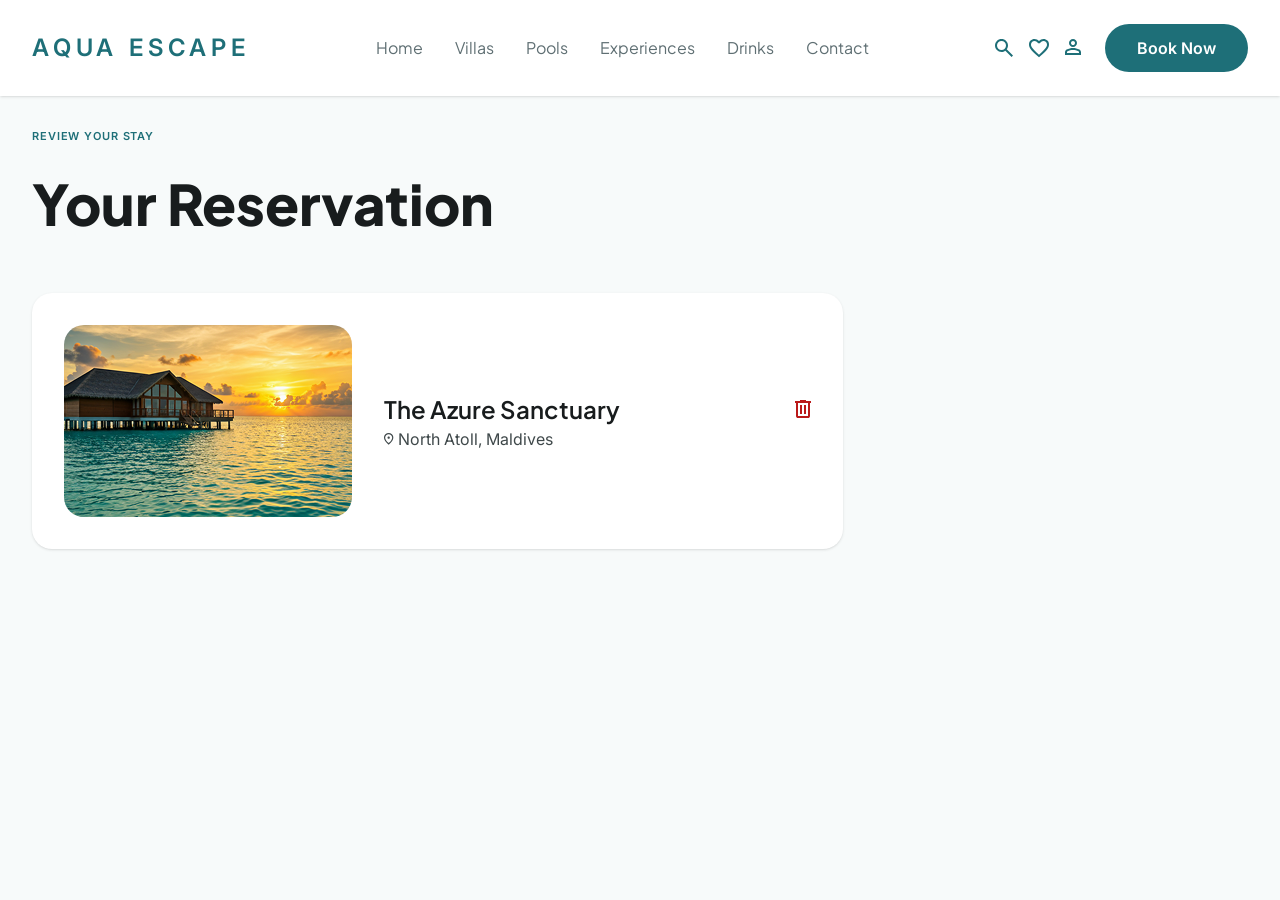
==== booking_cart.html @ 39329ba7 "add Title + first touch to booking page" ====
<!DOCTYPE html>
<html lang="en">
<head>
    <meta charset="UTF-8">
    <meta name="viewport" content="width=device-width, initial-scale=1.0">
    <title>Summer Nap - Booking Cart</title>
    <link rel="preconnect" href="https://fonts.googleapis.com" />
    <link rel="preconnect" href="https://fonts.gstatic.com" crossorigin />
    <link
      href="https://fonts.googleapis.com/css2?family=Inter:ital,opsz,wght@0,14..32,100..900;1,14..32,100..900&family=Plus+Jakarta+Sans:ital,wght@0,200..800;1,200..800&display=swap"
      rel="stylesheet"
    />
    <link href="./assets/css/output.css" rel="stylesheet" />
</head>
<body class="bg-[#F7FAFA]">
    <!-- Header -->
    <header class="bg-white w-full shadow-sm">
      <div
        class="container mx-auto flex items-center justify-between py-6 sm:px-8 px-5"
      >
        <div class="lg:hidden cursor-pointer flex">
          <img
            src="./assets/img/header/menu.svg"
            alt="Menu"
          />
        </div>
        <!-- Left Side -->
        <h3
          class="text-Primary text-[24px] font-Primary font-semibold tracking-[1px] sm:tracking-[4.8px]"
        >
          <a href="./index.html">AQUA ESCAPE</a>
        </h3>

        <!-- Middle Side -->
        <ul class="space-x-4 hidden lg:flex xl:space-x-8">
          <li
            class="text-[16px] text-[#5F6F73] font-Secondary"
          >
            <a href="./index.html">Home</a>
          </li>
          <li class="text-[16px] text-[#5F6F73] font-Secondary">
            <a href="./villas.html">Villas</a>
          </li>
          <li class="text-[16px] text-[#5F6F73] font-Secondary">
            <a href="./pools.html">Pools</a>
          </li>
          <li class="text-[16px] text-[#5F6F73] font-Secondary">
            <a href="./experiences.html">Experiences</a>
          </li>
          <li class="text-[16px] text-[#5F6F73] font-Secondary">
            <a href="./drinks.html">Drinks</a>
          </li>
          <li class="text-[16px] text-[#5F6F73] font-Secondary">
            <a href="./contact.html">Contact</a>
          </li>
        </ul>

        <!-- Right Side -->
        <div class="items-center space-x-6  hidden lg:flex">
          <ul class="space-x-4 flex">
            <li>
              <a href="#"
                ><img src="./assets/img/header/search.svg" alt="Search"
              /></a>
            </li>
            <li class="underline decoration-2 underline-offset-7">
              <a href="./favorites.html"
                ><img src="./assets/img/header/heart.svg" alt="Favorites"
              /></a>
            </li>
            <li>
              <a href="./login.html"
                ><img src="./assets/img/header/person.svg" alt="Login"
              /></a>
            </li>
          </ul>
          <button
            class="text-white bg-Primary py-3 px-5 xl:px-8 text-[16px] font-Primary font-semibold 
            rounded-[30px] cursor-pointer hover:bg-teal-700"
            >
            Book Now
          </button>
        </div>
      </div>
    </header>

    <section>
        <div class="container mx-auto px-8 mt-8">
            <!-- Title -->
            <div class="flex flex-col space-y-4">
                <span class="font-Primary font-semibold text-[11px] text-Primary tracking-[0.88px]">REVIEW YOUR STAY</span>
                <h2 class="font-Secondary font-extrabold text-[#181C1D] text-[56px]">Your Reservation</h2>
            </div>

            <!-- Reservation Details -->
             <div class="flex justify-between mt-12 gap-8">
                <!-- left -->
                 <div class="flex flex-col w-2/3">
                    <div class="bg-white p-8 rounded-[20px] shadow-sm flex items-center gap-8">
                        <img src="./assets/img/cart/image.png" alt="Villa" class=" rounded-[20px] object-cover">
                        <div class="flex flex-col w-full">
                            <div class="flex justify-between w-full">
                                <h2 class="font-Secondary font-semibold text-[24px] text-[#181C1D]">The Azure Sanctuary</h2>
                                <img src="./assets/img/cart/trash.svg" alt="trash" class="cursor-pointer">
                            </div>
                            <div class="flex items-center gap-1">
                                <img src="./assets/img/cart/location.svg" alt="location">
                                <span class="font-Primary text-[#3F484A]">North Atoll, Maldives</span>
                            </div>
                            <div></div>
                            <div></div>
                        </div>
                    </div>
                    <div></div>
                 </div>

                <!-- right -->
                 <div></div>

             </div>

        </div>
    </section>
    
</body>
</html>
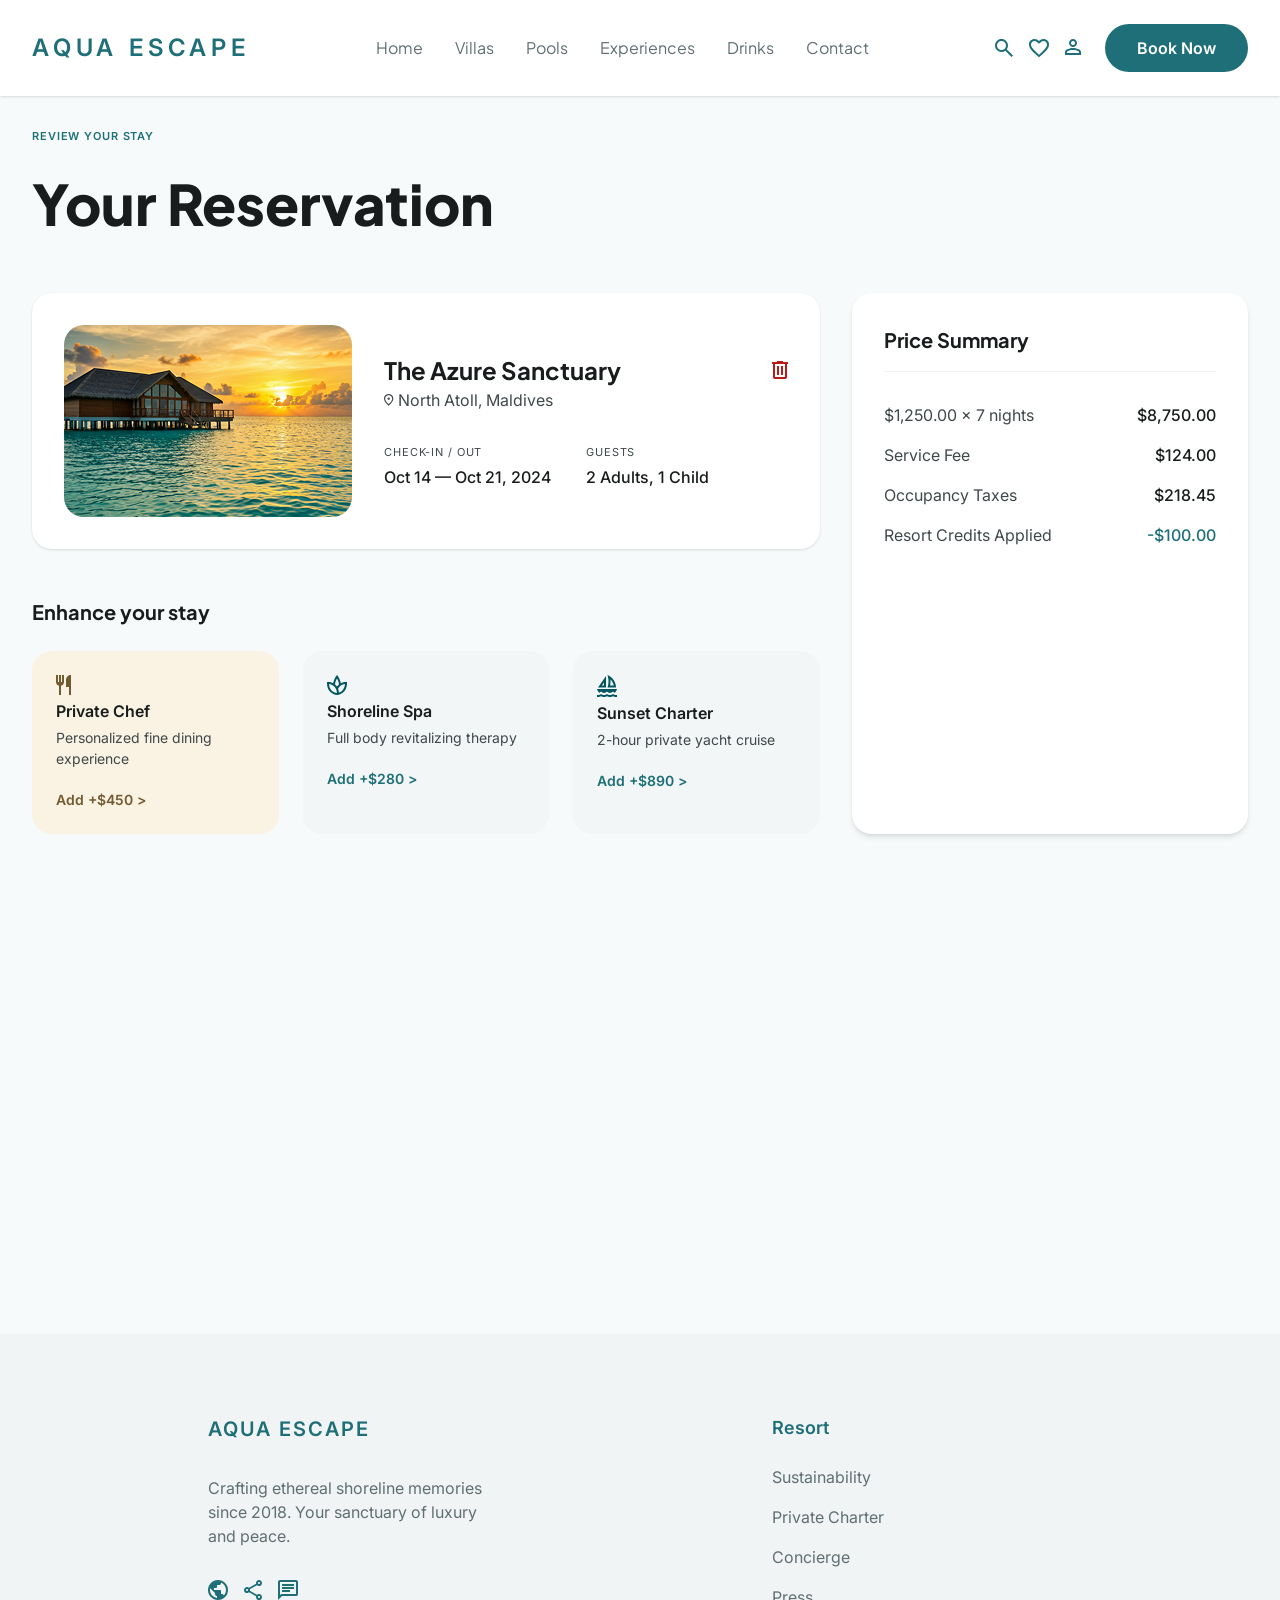
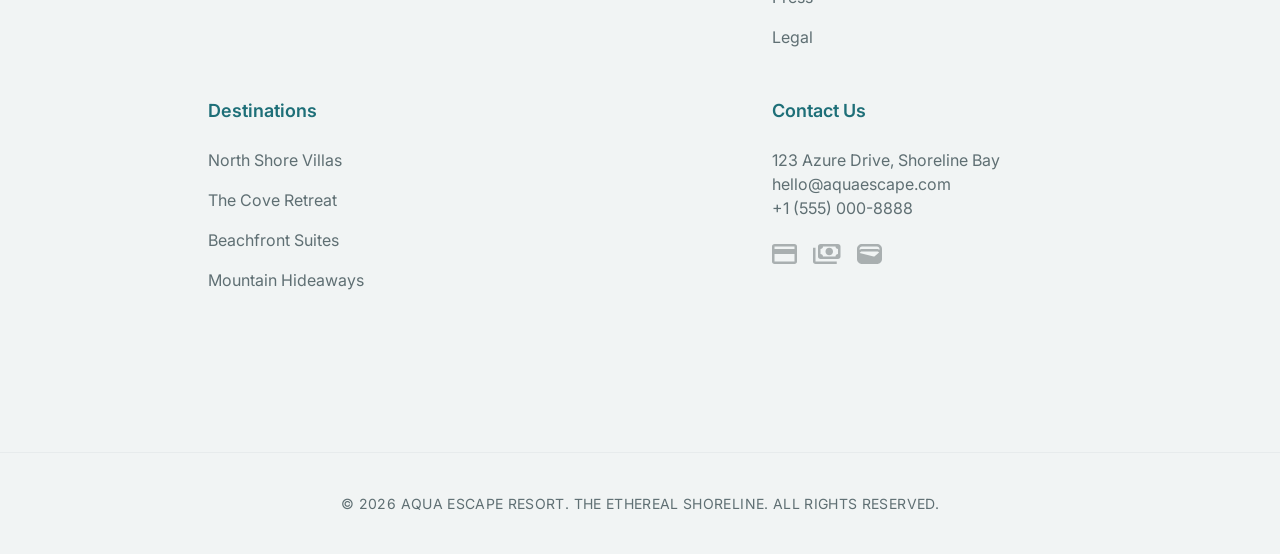
==== commit 522460b3: "booking page almost done" ====
--- a/booking_cart.html
+++ b/booking_cart.html
@@ -84,7 +84,7 @@
       </div>
     </header>
 
-    <section>
+    <section class="mb-125">
         <div class="container mx-auto px-8 mt-8">
             <!-- Title -->
             <div class="flex flex-col space-y-4">
@@ -96,31 +96,147 @@
              <div class="flex justify-between mt-12 gap-8">
                 <!-- left -->
                  <div class="flex flex-col w-2/3">
+                    <!-- Top -->
                     <div class="bg-white p-8 rounded-[20px] shadow-sm flex items-center gap-8">
                         <img src="./assets/img/cart/image.png" alt="Villa" class=" rounded-[20px] object-cover">
                         <div class="flex flex-col w-full">
                             <div class="flex justify-between w-full">
-                                <h2 class="font-Secondary font-semibold text-[24px] text-[#181C1D]">The Azure Sanctuary</h2>
+                                <h2 class="font-Secondary font-bold text-[24px] text-[#181C1D]">The Azure Sanctuary</h2>
                                 <img src="./assets/img/cart/trash.svg" alt="trash" class="cursor-pointer">
                             </div>
                             <div class="flex items-center gap-1">
                                 <img src="./assets/img/cart/location.svg" alt="location">
                                 <span class="font-Primary text-[#3F484A]">North Atoll, Maldives</span>
                             </div>
-                            <div></div>
-                            <div></div>
-                        </div>
-                    </div>
-                    <div></div>
+                            <div class="w-full mt-8 flex justify-between">
+                              <div class="w-1/2 flex flex-col space-y-1 items-start">
+                                <span class="font-Primary text-[#3F484A] text-[11px] tracking-[0.88px]">CHECK-IN / OUT</span>
+                                <span class="font-Primary font-medium text-[#181C1D]">Oct 14 — Oct 21, 2024</span>
+                              </div>
+                              <div class="w-1/2 flex flex-col space-y-1 items-start">
+                                <span class="font-Primary text-[#3F484A] text-[11px] tracking-[0.88px]">GUESTS</span>
+                                <span class="font-Primary font-medium text-[#181C1D]">2 Adults, 1 Child</span>
+                              </div>
+                            </div>
+                        </div>
+                    </div>
+
+                    <!-- Bottom -->
+                    <div class="mt-12">
+                      <h2 class="font-Secondary font-bold text-[20px] text-[#181C1D]">Enhance your stay</h2>
+                      <div class="w-full flex mt-6 gap-6">
+                        <div class="w-1/3 flex flex-col space-y-1 bg-[#FDDFA8]/30 p-6 rounded-[20px]">
+                          <img src="./assets/img/cart/resturant.svg" alt="resturant" class="w-fit">
+                          <span class="font-Primary font-semibold text-[#181C1D]">Private Chef</span>
+                          <span class="font-Primary text-[#3F484A] text-[14px]">Personalized fine dining <br> experience</span>
+                          <span class="font-Primary font-semibold text-[#715B30] text-[14px] mt-4">Add +$450 ></span>
+                        </div>
+
+                        <div class="w-1/3 flex flex-col space-y-1 bg-[#BEC8CA]/10 p-6 rounded-[20px]">
+                          <img src="./assets/img/cart/flower.svg" alt="flower" class="w-fit">
+                          <span class="font-Primary font-semibold text-[#181C1D]">Shoreline Spa</span>
+                          <span class="font-Primary text-[#3F484A] text-[14px]">Full body revitalizing therapy</span>
+                          <span class="font-Primary font-semibold text-Primary text-[14px] mt-4">Add +$280 ></span>
+                        </div>
+
+                        <div class="w-1/3 flex flex-col space-y-1 bg-[#BEC8CA]/10 p-6 rounded-[20px]">
+                          <img src="./assets/img/cart/boat.svg" alt="boat" class="w-fit">
+                          <span class="font-Primary font-semibold text-[#181C1D]">Sunset Charter</span>
+                          <span class="font-Primary text-[#3F484A] text-[14px]">2-hour private yacht cruise</span>
+                          <span class="font-Primary font-semibold text-Primary text-[14px] mt-4">Add +$890 ></span>
+                        </div>
+                      </div>
+                    </div>
                  </div>
 
                 <!-- right -->
-                 <div></div>
-
+                 <div class="bg-white flex flex-col w-1/3 bg-whtie rounded-[20px] shadow-md p-8">
+                  <h2 class="font-Secondary font-bold text-[20px] text-[#181C1D] w-full">Price Summary</h2>
+                  <div class="mt-4 h-[0.5px] w-full bg-gray-200/50"></div>
+                  <div class="mt-8 flex flex-col space-y-4 w-full">
+                    <div class="flex justify-between items-center">
+                      <span class="font-Primary text-[#3F484A]">$1,250.00 x 7 nights</span>
+                      <span class="font-Primary font-medium text-[#181C1D]">$8,750.00</span>
+                    </div>
+                    <div class="flex justify-between items-center">
+                      <span class="font-Primary text-[#3F484A]">Service Fee</span>
+                      <span class="font-Primary font-medium text-[#181C1D]">$124.00</span>
+                    </div>
+                    <div class="flex justify-between items-center">
+                      <span class="font-Primary text-[#3F484A]">Occupancy Taxes</span>
+                      <span class="font-Primary font-medium text-[#181C1D]">$218.45</span>
+                    </div>
+                    <div class="flex justify-between items-center">
+                      <span class="font-Primary text-[#3F484A]">Resort Credits Applied</span>
+                      <span class="font-Primary font-medium text-Primary">-$100.00</span>
+                    </div>
+                  </div>
+
+
+                 </div>
              </div>
 
         </div>
     </section>
-    
+
+    <footer class="mt-20 w-full bg-[#F1F4F4]">
+      <div class="p-4 xl:p-20  pb-0 xl:mx-[10%] mx-[2%] flex items-start justify-between flex-wrap gap-12">
+        <!-- Column 1 -->
+         <div class="flex-col items-start w-75">
+            <h2 class="font-semibold font-Primary text-Primary text-[20px] tracking-[2px] mb-8">AQUA ESCAPE</h2>
+            <p class="text-[#5F6F73] text-[16px]/6 font-Primary mb-8">Crafting ethereal shoreline memories <br>
+              since 2018. Your sanctuary of luxury <br>
+              and peace.</p>
+            <div class="flex items-center">
+              <img src="assets/img/footer/earth.svg" alt="earth" class="mr-4"/>
+              <img src="assets/img/footer/social.svg" alt="social" class="mr-4"/>
+              <img src="assets/img/footer/message.svg" alt="message"/>
+            </div>
+         </div>
+
+          <!-- Column 2 -->
+         <div class="flex-col items-start w-75">
+            <h2 class="font-semibold font-Primary text-Primary text-[18px] mb-6">Resort</h2>
+            <ul class="flex-col items-start text-[#5F6F73] text-[16px]/6 font-Primary">
+              <li class="mb-4">Sustainability</li>
+              <li class="mb-4">Private Charter</li>
+              <li class="mb-4">Concierge</li>
+              <li class="mb-4">Press</li>
+              <li>Legal</li>
+            </ul>
+         </div>
+
+          <!-- Column 3 -->
+         <div class="flex-col items-start w-75">
+            <h2 class="font-semibold font-Primary text-Primary text-[18px] mb-6">Destinations</h2>
+            <ul class="flex-col items-start text-[#5F6F73] text-[16px]/6 font-Primary">
+              <li class="mb-4">North Shore Villas</li>
+              <li class="mb-4">The Cove Retreat</li>
+              <li class="mb-4">Beachfront Suites</li>
+              <li >Mountain Hideaways</li>
+            </ul>
+         </div>
+
+          <!-- Column 4 -->
+         <div class="flex-col items-start w-75">
+            <h2 class="font-semibold font-Primary text-Primary text-[18px] mb-6">Contact Us</h2>
+            <ul class="flex-col items-start text-[#5F6F73] text-[16px]/6 font-Primary mb-6">
+              <li>123 Azure Drive, Shoreline Bay</li>
+              <li>hello@aquaescape.com</li>
+              <li>+1 (555) 000-8888</li>
+            </ul>
+            <div class="flex items-center">
+              <img src="assets/img/footer/visa.svg" alt="visa" class="mr-4"/>
+              <img src="assets/img/footer/cash.svg" alt="cash" class="mr-4"/>
+              <img src="assets/img/footer/wallet.svg" alt="wallet"/>
+            </div>
+         </div>
+      </div>
+
+      <!-- Copyright -->
+      <div class="w-full mt-20 pb-10 flex items-end justify-center text-center border-t border-[#BEC8CA]/20">
+        <p class="mt-10 text-[14px] text-[#5F6F73] font-Primary tracking-[0.35px]">© 2026 AQUA ESCAPE RESORT. THE ETHEREAL SHORELINE. ALL RIGHTS RESERVED.</p>
+      </div>
+    </footer> 
 </body>
 </html>
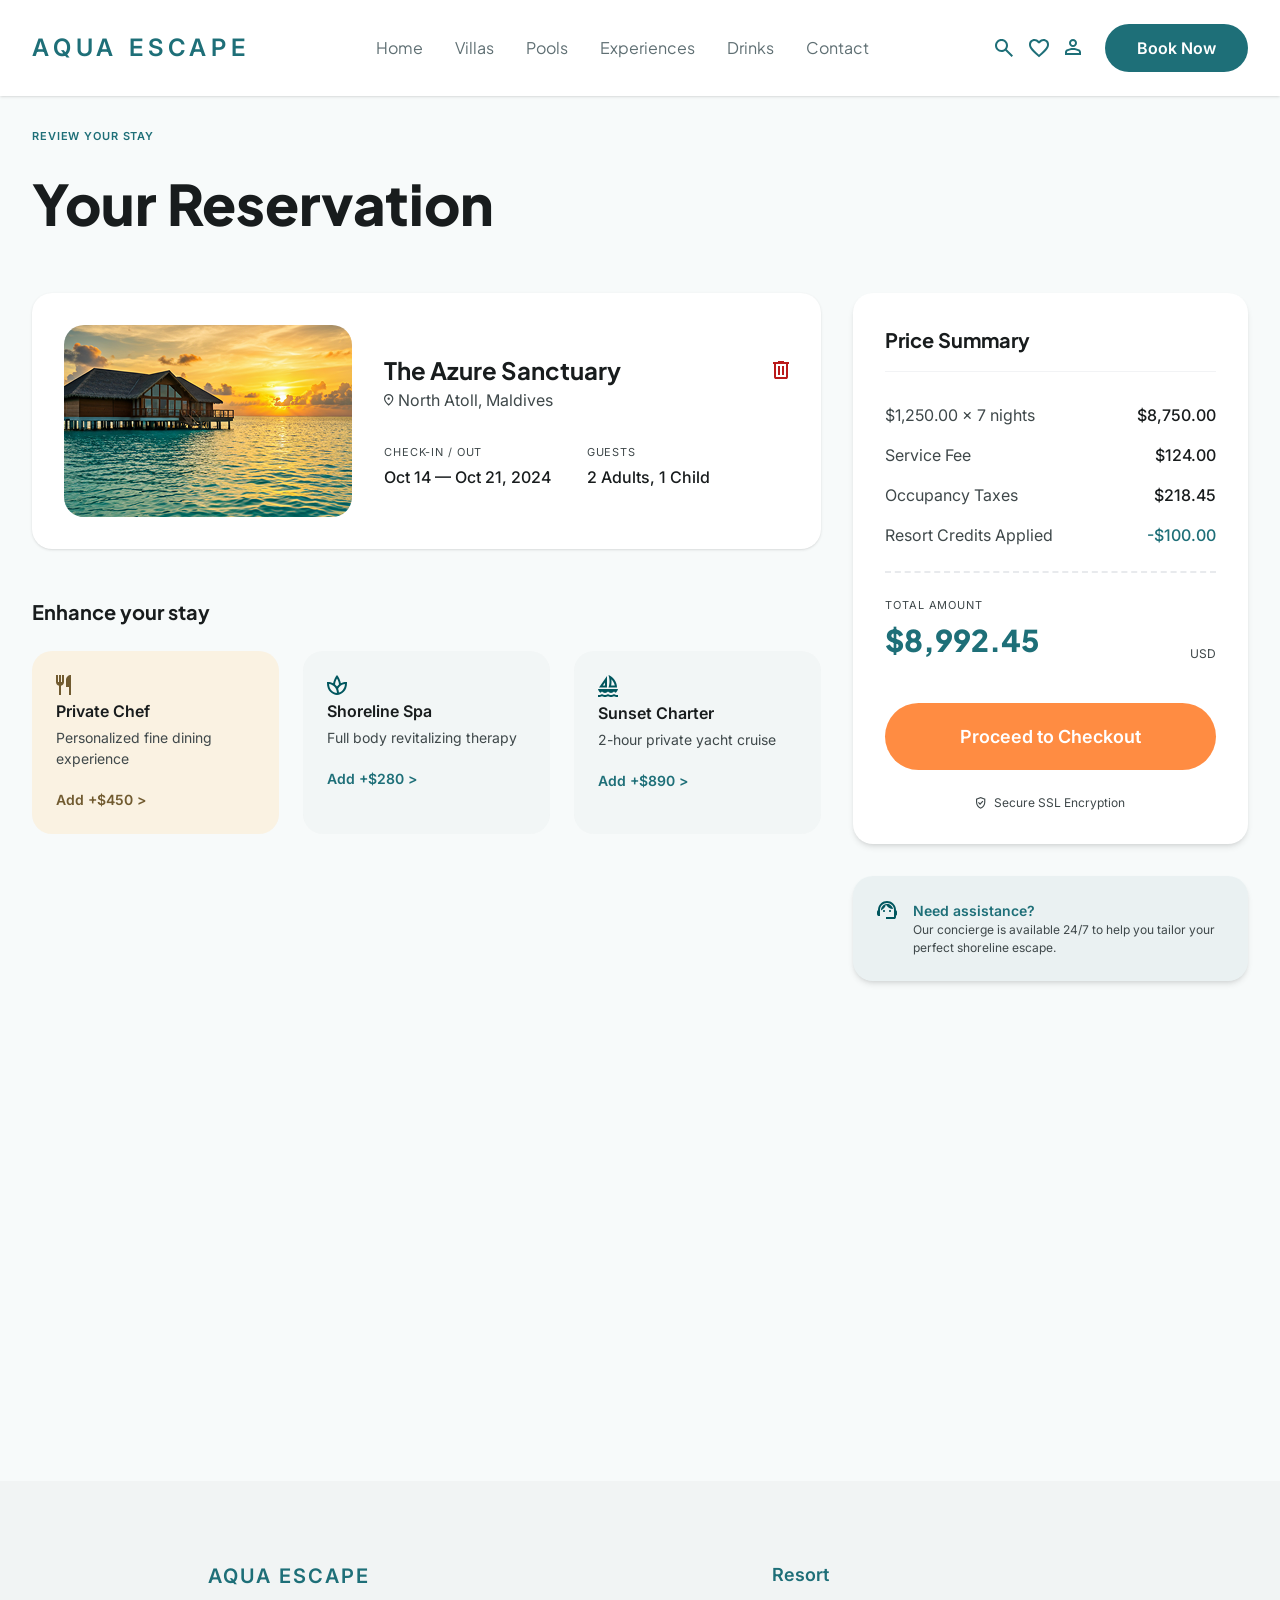
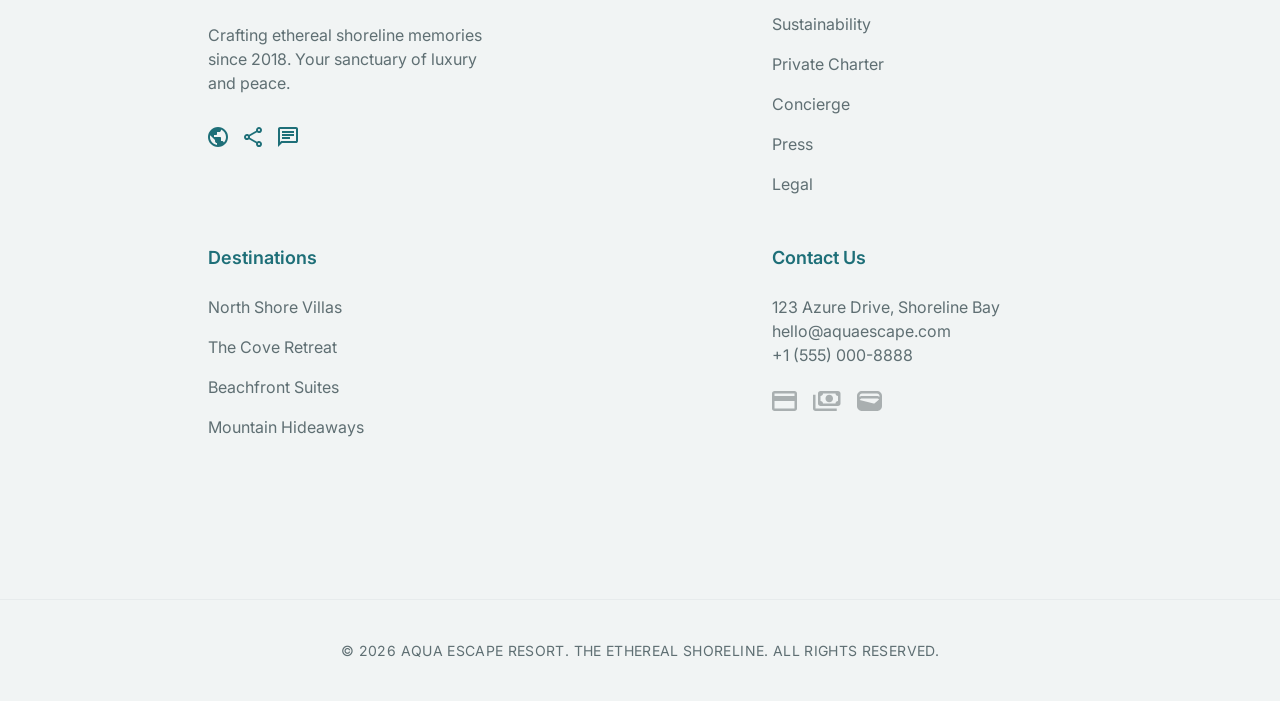
==== commit 61ec50ce: "booking page almost done/2" ====
--- a/booking_cart.html
+++ b/booking_cart.html
@@ -150,31 +150,53 @@
                  </div>
 
                 <!-- right -->
-                 <div class="bg-white flex flex-col w-1/3 bg-whtie rounded-[20px] shadow-md p-8">
-                  <h2 class="font-Secondary font-bold text-[20px] text-[#181C1D] w-full">Price Summary</h2>
-                  <div class="mt-4 h-[0.5px] w-full bg-gray-200/50"></div>
-                  <div class="mt-8 flex flex-col space-y-4 w-full">
-                    <div class="flex justify-between items-center">
-                      <span class="font-Primary text-[#3F484A]">$1,250.00 x 7 nights</span>
-                      <span class="font-Primary font-medium text-[#181C1D]">$8,750.00</span>
-                    </div>
-                    <div class="flex justify-between items-center">
-                      <span class="font-Primary text-[#3F484A]">Service Fee</span>
-                      <span class="font-Primary font-medium text-[#181C1D]">$124.00</span>
-                    </div>
-                    <div class="flex justify-between items-center">
-                      <span class="font-Primary text-[#3F484A]">Occupancy Taxes</span>
-                      <span class="font-Primary font-medium text-[#181C1D]">$218.45</span>
-                    </div>
-                    <div class="flex justify-between items-center">
-                      <span class="font-Primary text-[#3F484A]">Resort Credits Applied</span>
-                      <span class="font-Primary font-medium text-Primary">-$100.00</span>
+                <div class="w-1/3 flex flex-col gap-8">
+                  <div class="bg-white flex flex-col bg-whtie rounded-[20px] shadow-md p-8">
+                    <h2 class="font-Secondary font-bold text-[20px] text-[#181C1D] w-full">Price Summary</h2>
+                    <div class="mt-4 h-[0.5px] w-full bg-gray-200/50"></div>
+                    <div class="mt-8 flex flex-col space-y-4 w-full">
+                      <div class="flex justify-between items-center">
+                        <span class="font-Primary text-[#3F484A]">$1,250.00 x 7 nights</span>
+                        <span class="font-Primary font-medium text-[#181C1D]">$8,750.00</span>
+                      </div>
+                      <div class="flex justify-between items-center">
+                        <span class="font-Primary text-[#3F484A]">Service Fee</span>
+                        <span class="font-Primary font-medium text-[#181C1D]">$124.00</span>
+                      </div>
+                      <div class="flex justify-between items-center">
+                        <span class="font-Primary text-[#3F484A]">Occupancy Taxes</span>
+                        <span class="font-Primary font-medium text-[#181C1D]">$218.45</span>
+                      </div>
+                      <div class="flex justify-between items-center">
+                        <span class="font-Primary text-[#3F484A]">Resort Credits Applied</span>
+                        <span class="font-Primary font-medium text-Primary">-$100.00</span>
+                      </div>
+                    </div>
+
+                    <div class="w-full flex flex-col mt-6 pt-6 border-t-2 border-dashed border-gray-300/50 space-y-1">
+                      <span class="font-Primary text-[11px] text-[#3F484A] tracking-[0.88px]">TOTAL AMOUNT</span>
+                      <div class="w-full flex justify-between items-end">
+                        <span class="font-Secondary font-extrabold text-[30px] text-Primary">$8,992.45</span>
+                        <span class="font-Primary text-[12px] text-[#3F484A]">USD</span>
+                      </div>
+                    </div>
+                    <a href="./checkout.html" class="w-full mt-10 text-center text-white bg-Tertiary py-5  text-[18px] font-Primary font-semibold 
+                      rounded-[40px] cursor-pointer hover:bg-orange-500 transition duration-300">Proceed to Checkout</a>
+                    <div class="w-full flex justify-center items-center mt-6">
+                      <img src="./assets/img/cart/secure.svg" alt="secure" class="mr-2">
+                      <span class="font-Primary text-[12px] text-[#3F484A]">Secure SSL Encryption</span>
                     </div>
                   </div>
-
-
-                 </div>
-             </div>
+                  <div class="bg-[#00565E]/5 flex flex-col bg-whtie rounded-[20px] shadow-md p-6">
+                    <div class="flex items-center gap-4">
+                      <img src="./assets/img/cart/support.svg" alt="support" class="w-fit">
+                      <span class="font-Primary font-semibold text-Primary text-[14px]">Need assistance?</span>
+                    </div>
+                    <p class="ml-9 font-Primary text-[12px] text-[#3F484A]">Our concierge is available 24/7 to help you tailor your
+                        perfect shoreline escape.</p>
+                  </div>
+                </div>
+              </div>
 
         </div>
     </section>
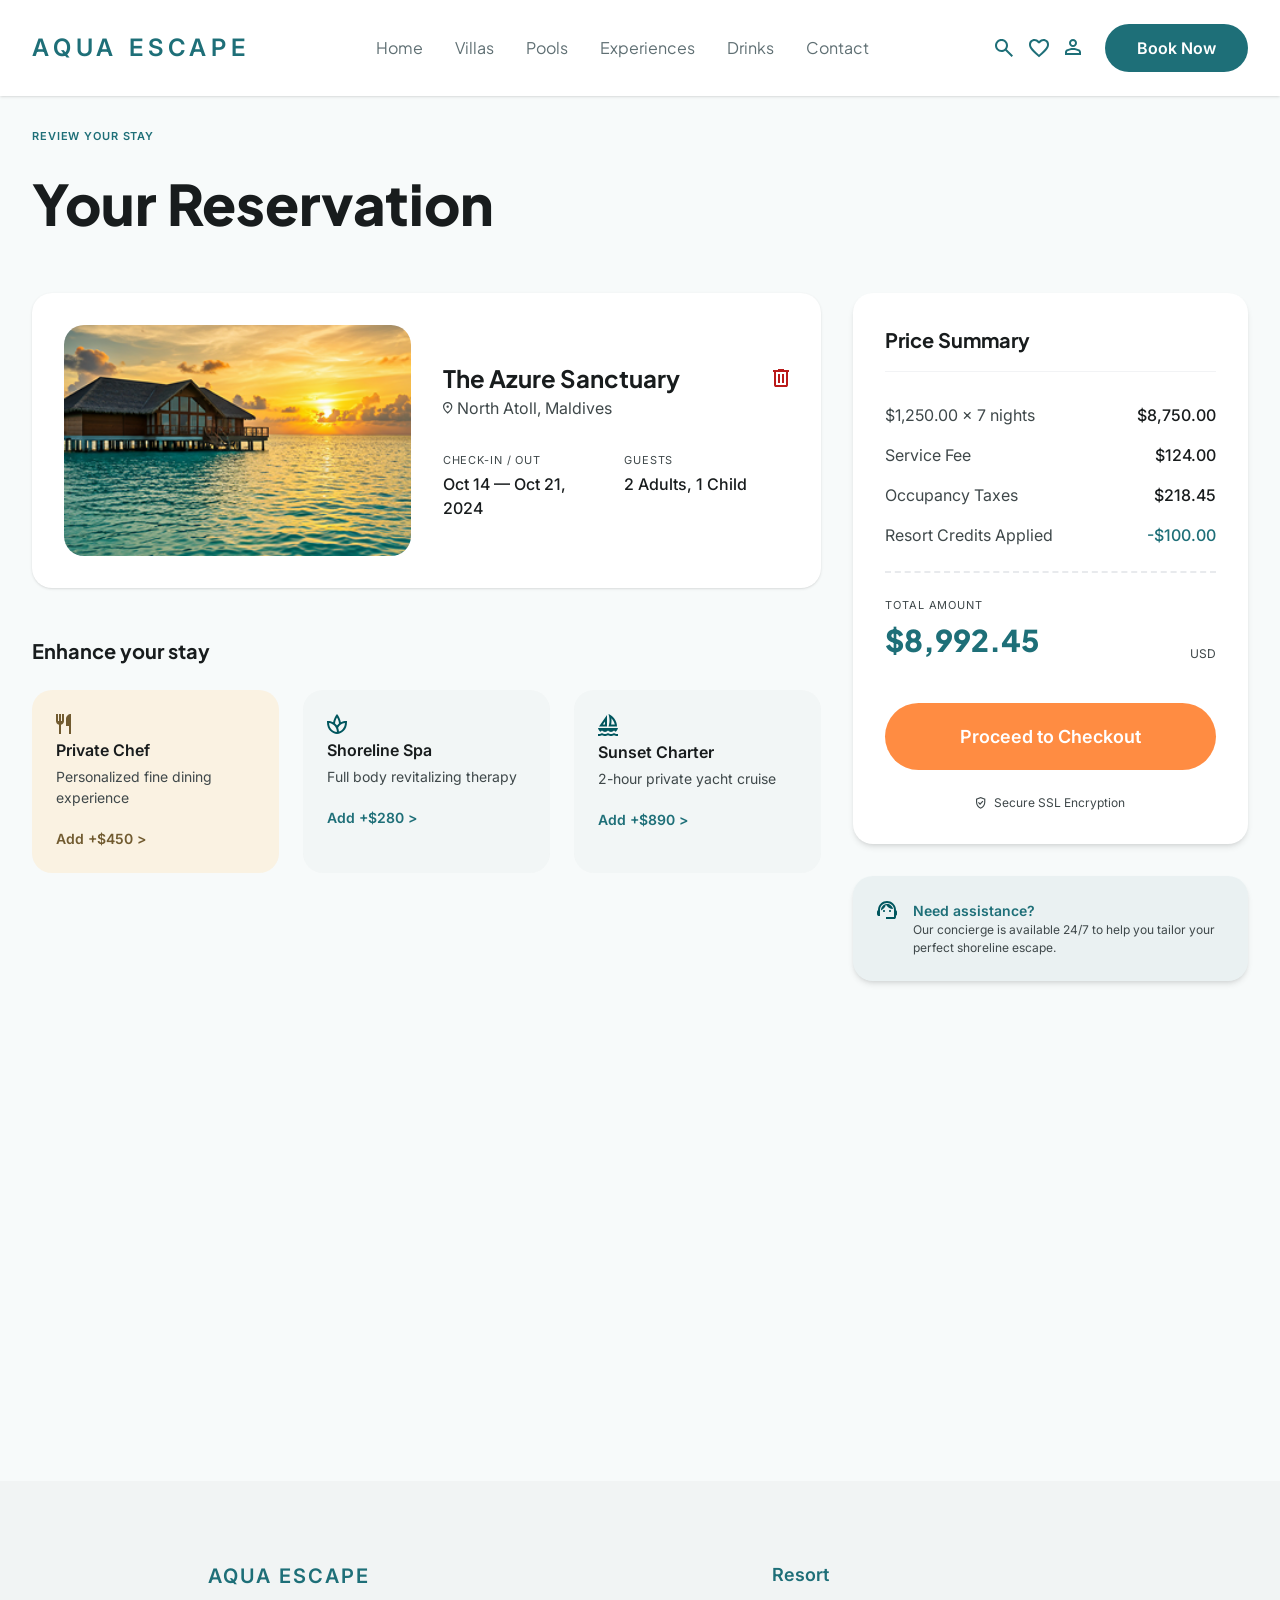
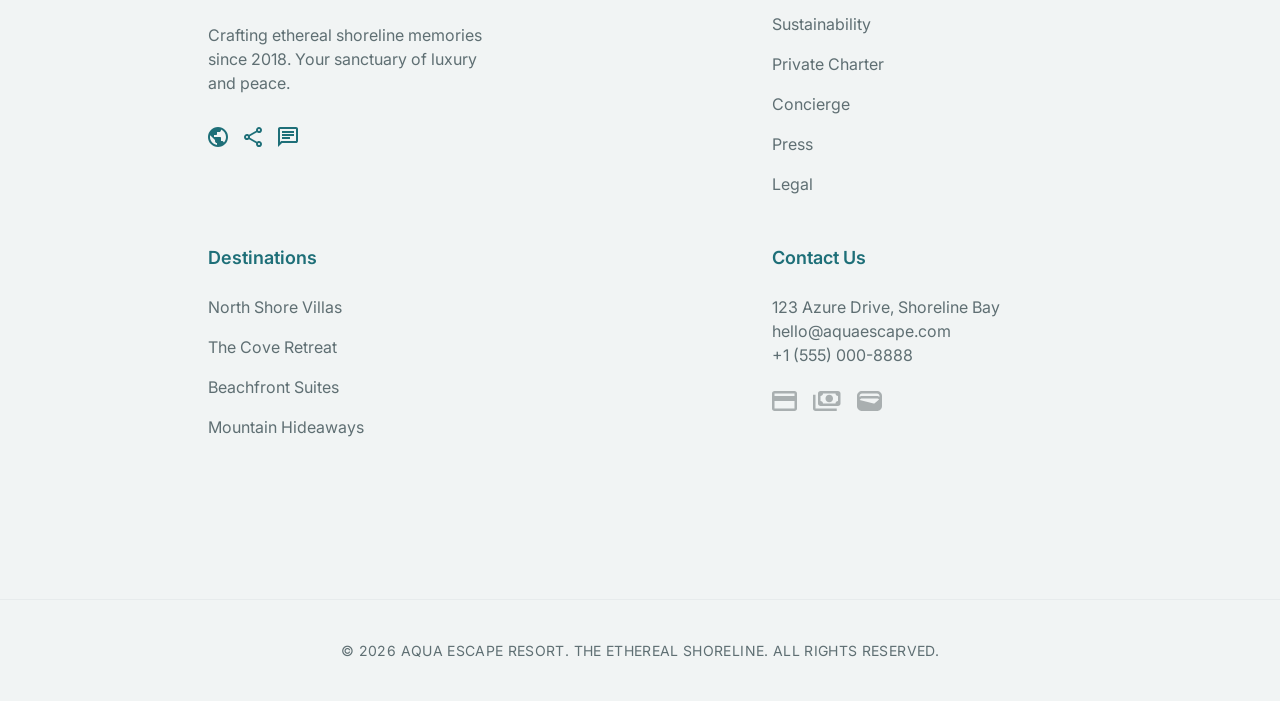
==== commit 75a63d99: "make booking page fully responsive" ====
--- a/booking_cart.html
+++ b/booking_cart.html
@@ -85,20 +85,20 @@
     </header>
 
     <section class="mb-125">
-        <div class="container mx-auto px-8 mt-8">
+        <div class="container mx-auto xl:px-8 px-5 mt-8">
             <!-- Title -->
             <div class="flex flex-col space-y-4">
                 <span class="font-Primary font-semibold text-[11px] text-Primary tracking-[0.88px]">REVIEW YOUR STAY</span>
-                <h2 class="font-Secondary font-extrabold text-[#181C1D] text-[56px]">Your Reservation</h2>
+                <h2 class="font-Secondary font-extrabold text-[#181C1D] sm:text-[56px] text-[34px]">Your Reservation</h2>
             </div>
 
             <!-- Reservation Details -->
-             <div class="flex justify-between mt-12 gap-8">
+             <div class="flex lg:flex-row flex-col justify-between mt-12 gap-8">
                 <!-- left -->
-                 <div class="flex flex-col w-2/3">
+                 <div class="flex flex-col lg:w-2/3 w-full">
                     <!-- Top -->
-                    <div class="bg-white p-8 rounded-[20px] shadow-sm flex items-center gap-8">
-                        <img src="./assets/img/cart/image.png" alt="Villa" class=" rounded-[20px] object-cover">
+                    <div class="bg-white p-8 rounded-[20px] shadow-sm flex sm:flex-row flex-col items-center gap-8">
+                        <img src="./assets/img/cart/image.png" alt="Villa" class=" rounded-[20px] object-cover w-full">
                         <div class="flex flex-col w-full">
                             <div class="flex justify-between w-full">
                                 <h2 class="font-Secondary font-bold text-[24px] text-[#181C1D]">The Azure Sanctuary</h2>
@@ -108,7 +108,7 @@
                                 <img src="./assets/img/cart/location.svg" alt="location">
                                 <span class="font-Primary text-[#3F484A]">North Atoll, Maldives</span>
                             </div>
-                            <div class="w-full mt-8 flex justify-between">
+                            <div class="w-full mt-8 flex justify-between gap-4">
                               <div class="w-1/2 flex flex-col space-y-1 items-start">
                                 <span class="font-Primary text-[#3F484A] text-[11px] tracking-[0.88px]">CHECK-IN / OUT</span>
                                 <span class="font-Primary font-medium text-[#181C1D]">Oct 14 — Oct 21, 2024</span>
@@ -124,22 +124,22 @@
                     <!-- Bottom -->
                     <div class="mt-12">
                       <h2 class="font-Secondary font-bold text-[20px] text-[#181C1D]">Enhance your stay</h2>
-                      <div class="w-full flex mt-6 gap-6">
-                        <div class="w-1/3 flex flex-col space-y-1 bg-[#FDDFA8]/30 p-6 rounded-[20px]">
+                      <div class="w-full flex mt-6 gap-6 sm:flex-nowrap flex-wrap">
+                        <div class="sm:w-1/3 w-full flex flex-col space-y-1 bg-[#FDDFA8]/30 p-6 rounded-[20px]">
                           <img src="./assets/img/cart/resturant.svg" alt="resturant" class="w-fit">
                           <span class="font-Primary font-semibold text-[#181C1D]">Private Chef</span>
                           <span class="font-Primary text-[#3F484A] text-[14px]">Personalized fine dining <br> experience</span>
                           <span class="font-Primary font-semibold text-[#715B30] text-[14px] mt-4">Add +$450 ></span>
                         </div>
 
-                        <div class="w-1/3 flex flex-col space-y-1 bg-[#BEC8CA]/10 p-6 rounded-[20px]">
+                        <div class="sm:w-1/3 w-full flex flex-col space-y-1 bg-[#BEC8CA]/10 p-6 rounded-[20px]">
                           <img src="./assets/img/cart/flower.svg" alt="flower" class="w-fit">
                           <span class="font-Primary font-semibold text-[#181C1D]">Shoreline Spa</span>
                           <span class="font-Primary text-[#3F484A] text-[14px]">Full body revitalizing therapy</span>
                           <span class="font-Primary font-semibold text-Primary text-[14px] mt-4">Add +$280 ></span>
                         </div>
 
-                        <div class="w-1/3 flex flex-col space-y-1 bg-[#BEC8CA]/10 p-6 rounded-[20px]">
+                        <div class="sm:w-1/3 w-full flex flex-col space-y-1 bg-[#BEC8CA]/10 p-6 rounded-[20px]">
                           <img src="./assets/img/cart/boat.svg" alt="boat" class="w-fit">
                           <span class="font-Primary font-semibold text-[#181C1D]">Sunset Charter</span>
                           <span class="font-Primary text-[#3F484A] text-[14px]">2-hour private yacht cruise</span>
@@ -150,7 +150,7 @@
                  </div>
 
                 <!-- right -->
-                <div class="w-1/3 flex flex-col gap-8">
+                <div class="lg:w-1/3 w-full flex flex-col gap-8">
                   <div class="bg-white flex flex-col bg-whtie rounded-[20px] shadow-md p-8">
                     <h2 class="font-Secondary font-bold text-[20px] text-[#181C1D] w-full">Price Summary</h2>
                     <div class="mt-4 h-[0.5px] w-full bg-gray-200/50"></div>
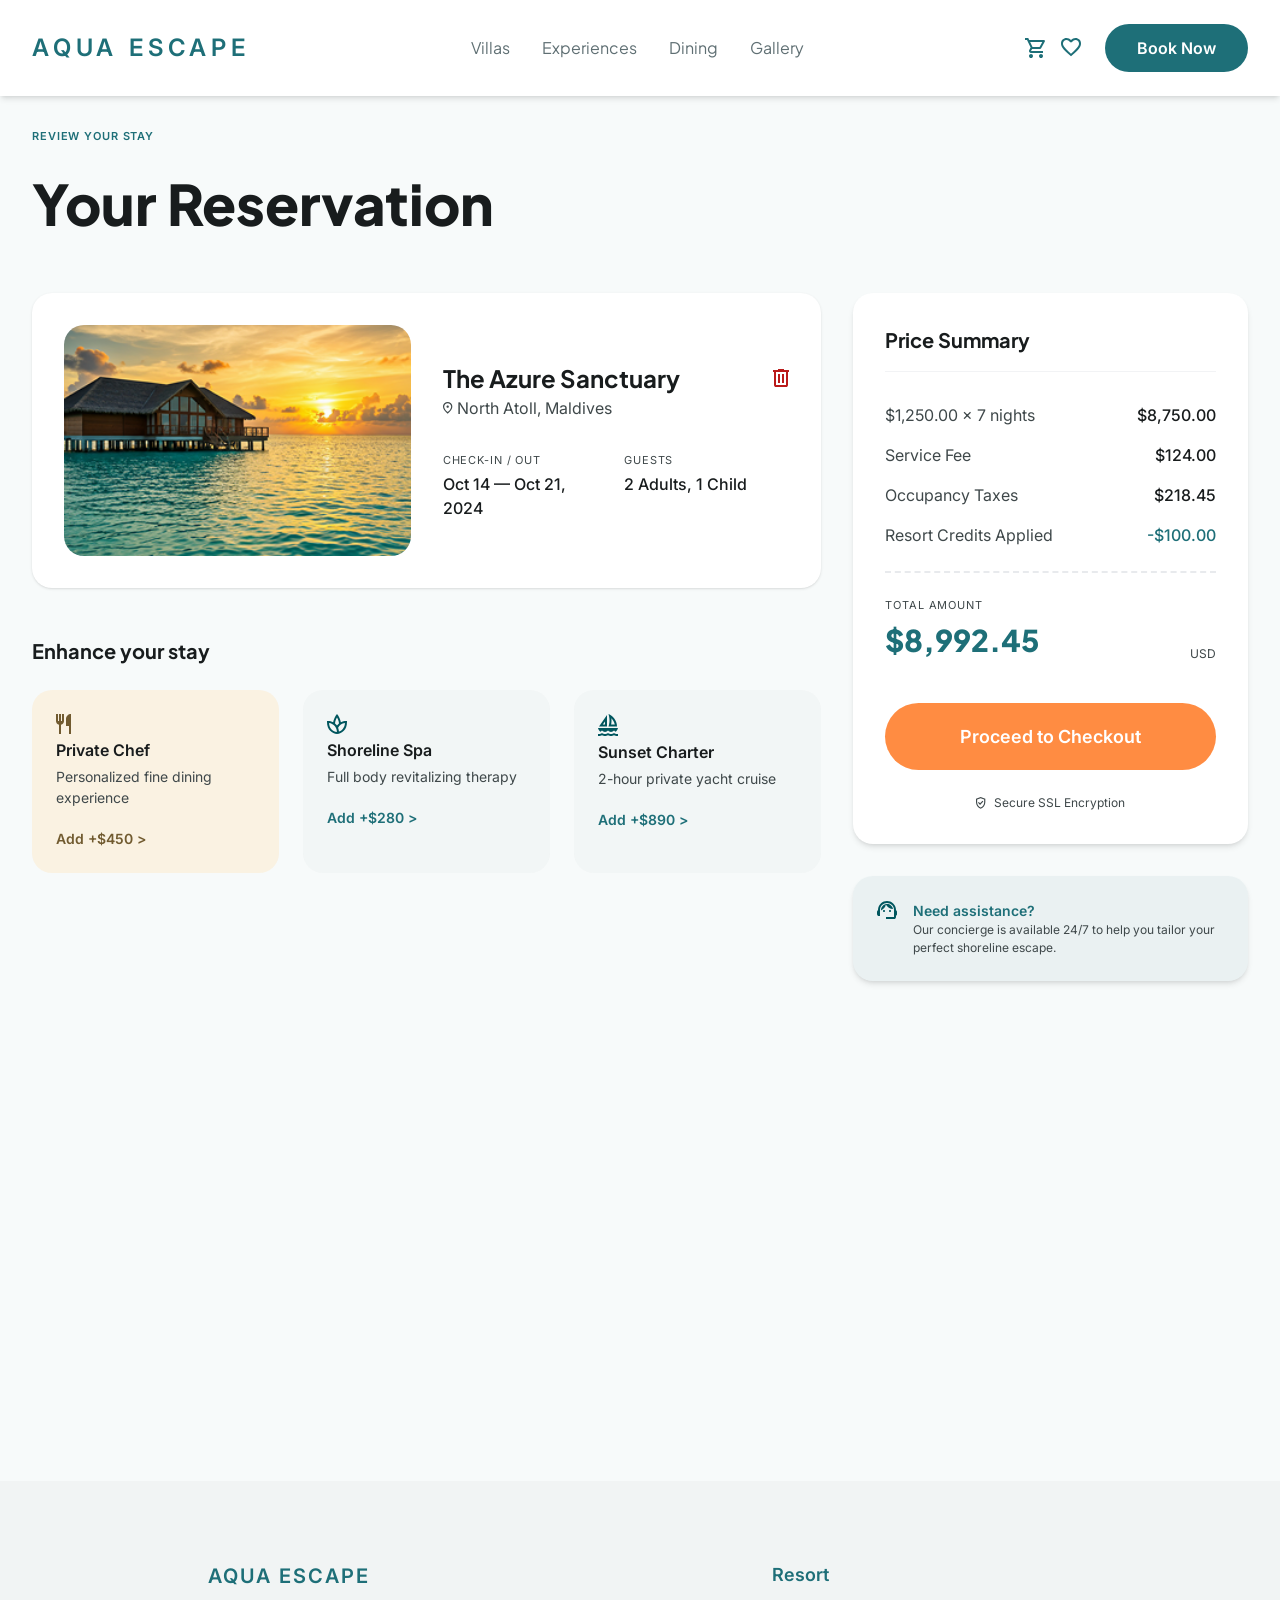
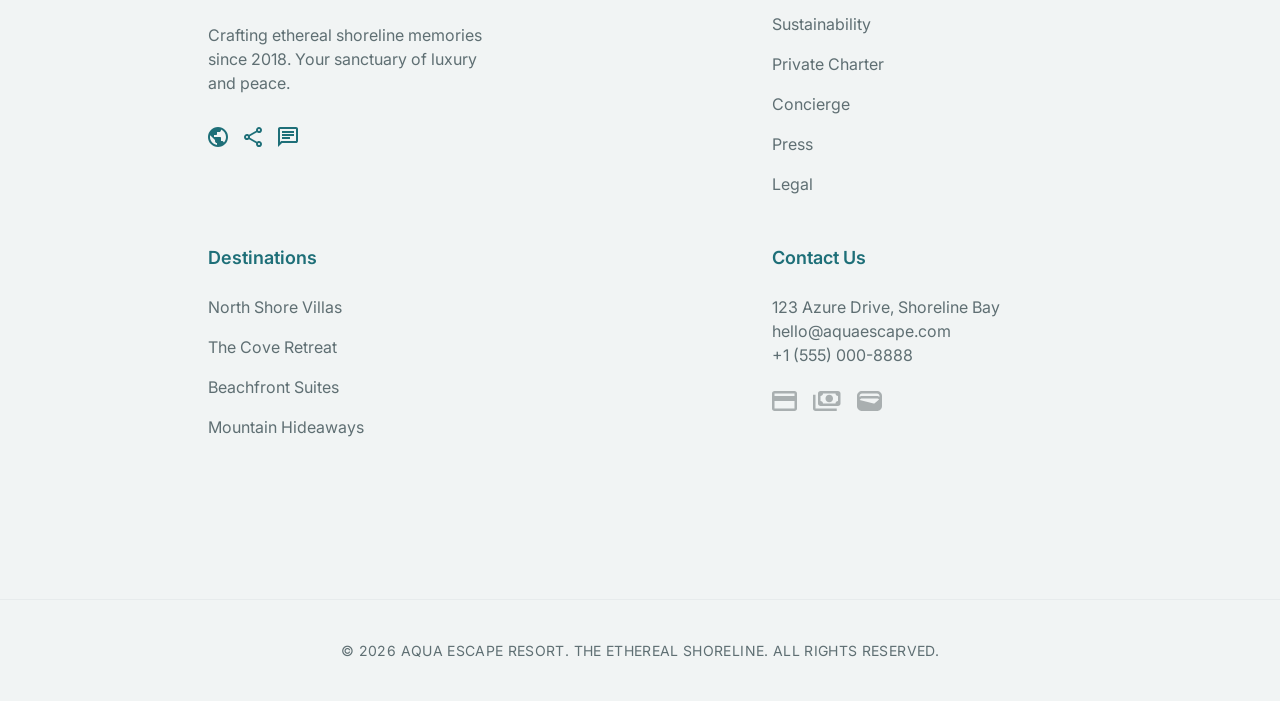
==== commit bf84a3bd: "Adjust every pages header and buttons transition + The whole Project is done now :) 15-5-2026" ====
--- a/booking_cart.html
+++ b/booking_cart.html
@@ -14,9 +14,9 @@
 </head>
 <body class="bg-[#F7FAFA]">
     <!-- Header -->
-    <header class="bg-white w-full shadow-sm">
+    <header class="bg-white w-full shadow-md">
       <div
-        class="container mx-auto flex items-center justify-between py-6 sm:px-8 px-5"
+        class="container mx-auto flex items-center justify-between py-6 px-8"
       >
         <div class="lg:hidden cursor-pointer flex">
           <img
@@ -33,57 +33,45 @@
 
         <!-- Middle Side -->
         <ul class="space-x-4 hidden lg:flex xl:space-x-8">
-          <li
-            class="text-[16px] text-[#5F6F73] font-Secondary"
-          >
-            <a href="./index.html">Home</a>
-          </li>
           <li class="text-[16px] text-[#5F6F73] font-Secondary">
             <a href="./villas.html">Villas</a>
           </li>
           <li class="text-[16px] text-[#5F6F73] font-Secondary">
-            <a href="./pools.html">Pools</a>
-          </li>
-          <li class="text-[16px] text-[#5F6F73] font-Secondary">
-            <a href="./experiences.html">Experiences</a>
-          </li>
-          <li class="text-[16px] text-[#5F6F73] font-Secondary">
-            <a href="./drinks.html">Drinks</a>
-          </li>
-          <li class="text-[16px] text-[#5F6F73] font-Secondary">
-            <a href="./contact.html">Contact</a>
+            <a href="#">Experiences</a>
+          </li>
+          <li class="text-[16px] text-[#5F6F73] font-Secondary">
+            <a href="#">Dining</a>
+          </li>
+          <li class="text-[16px] text-[#5F6F73] font-Secondary">
+            <a href="#">Gallery</a>
           </li>
         </ul>
 
         <!-- Right Side -->
         <div class="items-center space-x-6  hidden lg:flex">
-          <ul class="space-x-4 flex">
+          <ul class="space-x-4 flex">  
             <li>
-              <a href="#"
-                ><img src="./assets/img/header/search.svg" alt="Search"
+              <a href="./booking_cart.html"
+                ><img src="./assets/img/Login/cart.svg" alt="cart"
               /></a>
             </li>
-            <li class="underline decoration-2 underline-offset-7">
+            <li>
               <a href="./favorites.html"
                 ><img src="./assets/img/header/heart.svg" alt="Favorites"
               /></a>
             </li>
-            <li>
-              <a href="./login.html"
-                ><img src="./assets/img/header/person.svg" alt="Login"
-              /></a>
-            </li>
           </ul>
-          <button
+          <a href="./booking_cart.html"
             class="text-white bg-Primary py-3 px-5 xl:px-8 text-[16px] font-Primary font-semibold 
-            rounded-[30px] cursor-pointer hover:bg-teal-700"
+            rounded-[30px] cursor-pointer hover:bg-teal-700 transition duration-300"
             >
             Book Now
-          </button>
+          </a>     
         </div>
       </div>
     </header>
 
+    <!-- Main Content -->
     <section class="mb-125">
         <div class="container mx-auto xl:px-8 px-5 mt-8">
             <!-- Title -->
@@ -201,6 +189,7 @@
         </div>
     </section>
 
+    <!-- Footer -->
     <footer class="mt-20 w-full bg-[#F1F4F4]">
       <div class="p-4 xl:p-20  pb-0 xl:mx-[10%] mx-[2%] flex items-start justify-between flex-wrap gap-12">
         <!-- Column 1 -->
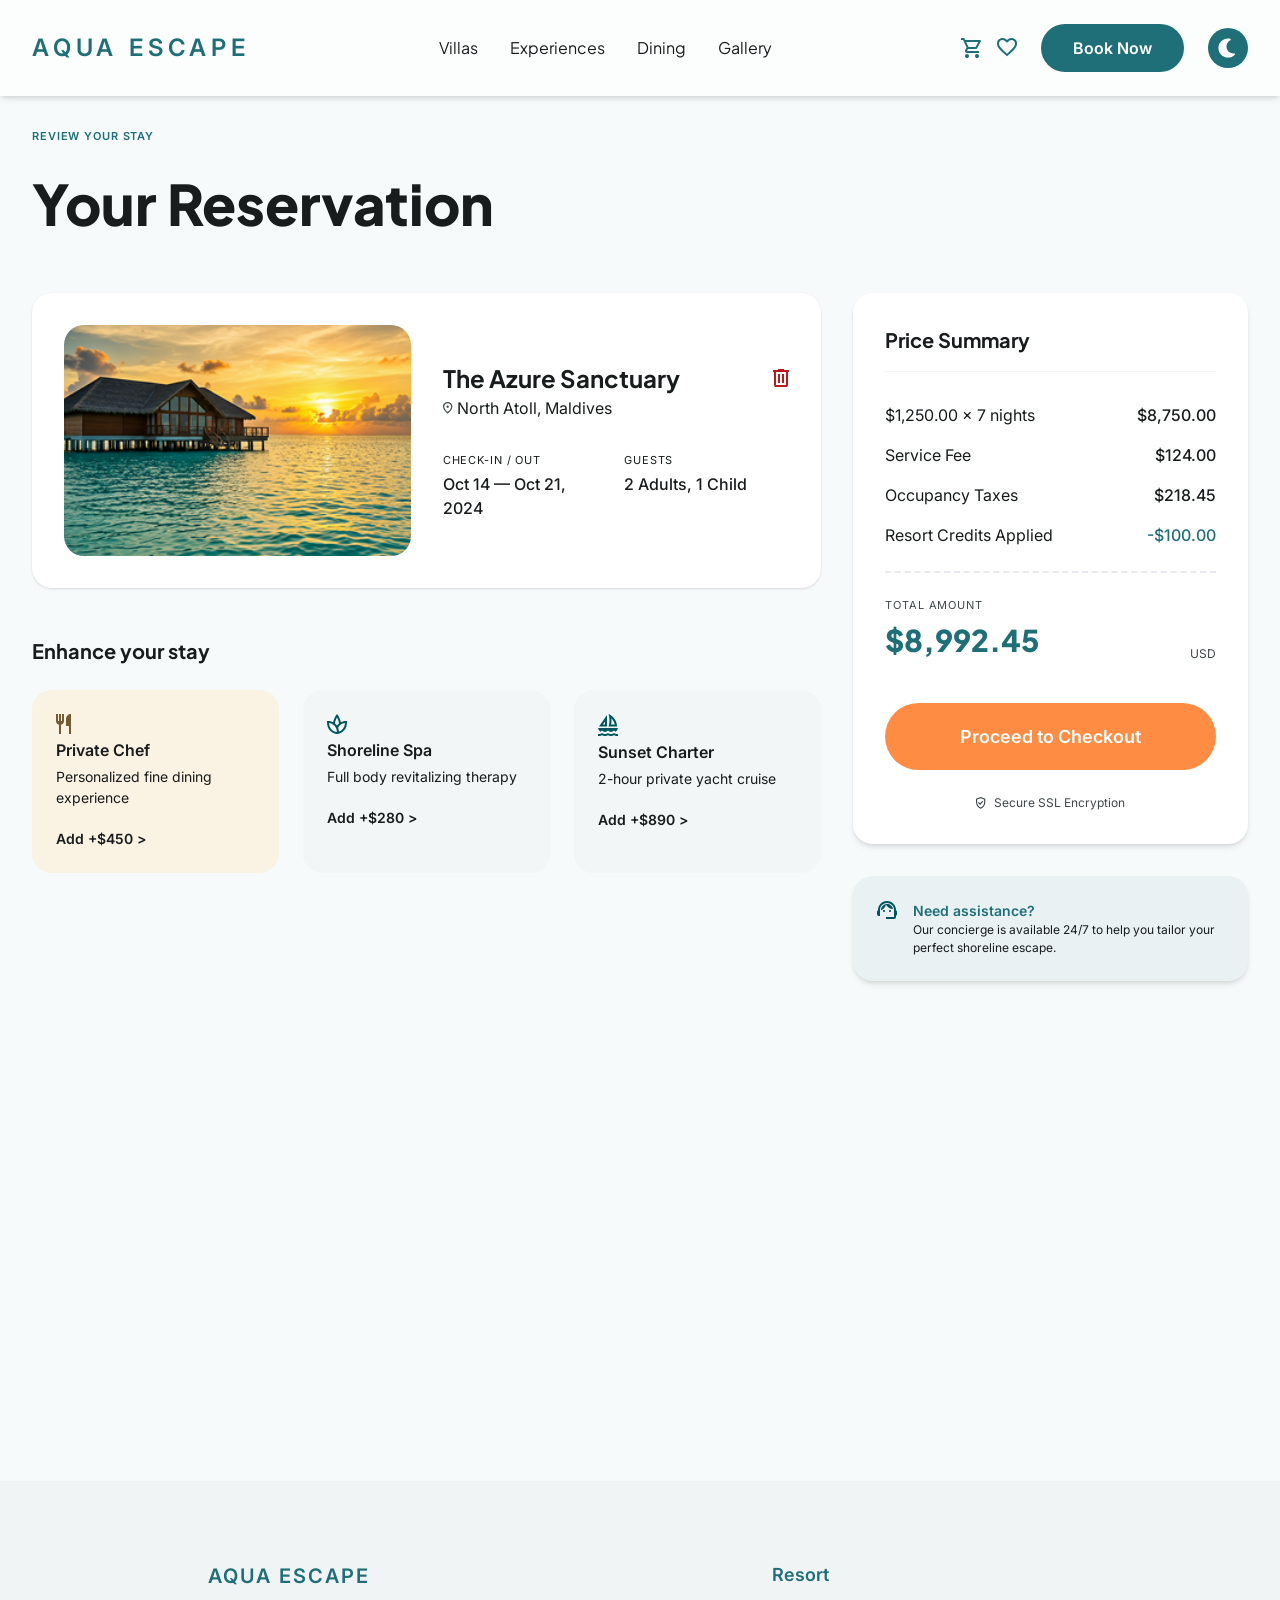
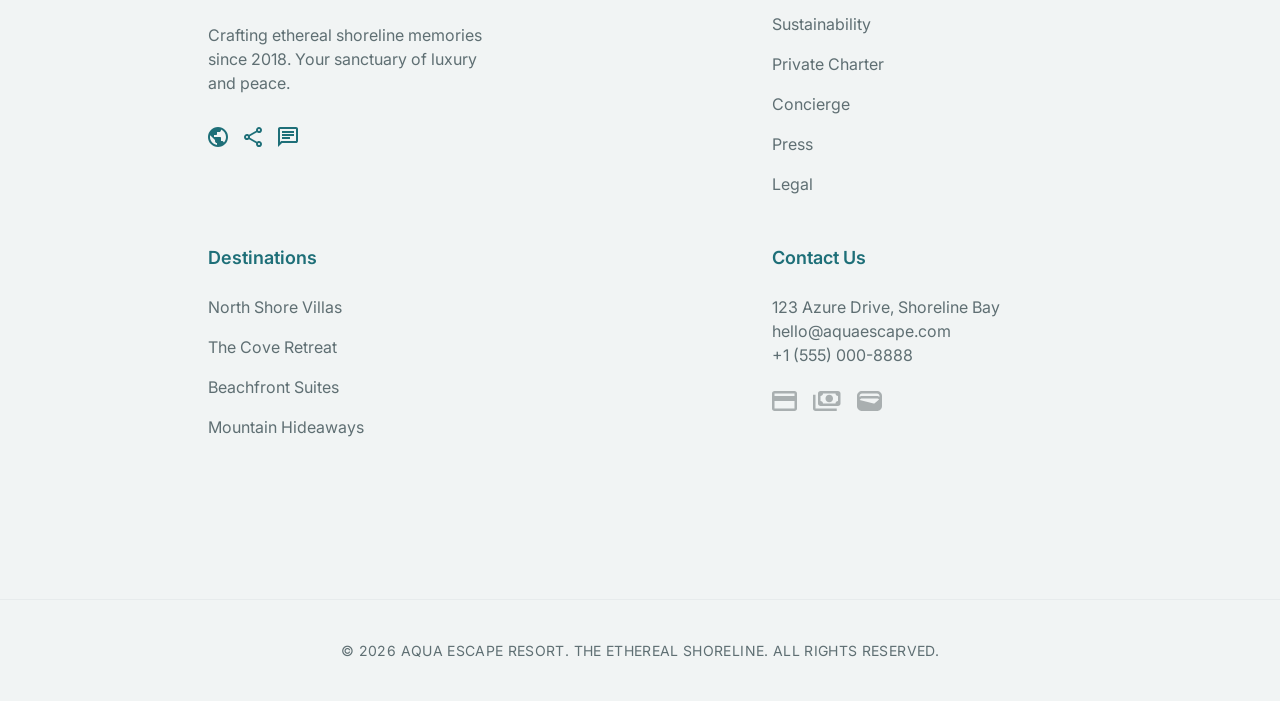
==== commit 2fc8f95e: "chechout theme is ready" ====
--- a/booking_cart.html
+++ b/booking_cart.html
@@ -12,9 +12,9 @@
     />
     <link href="./assets/css/output.css" rel="stylesheet" />
 </head>
-<body class="bg-[#F7FAFA]">
+<body class="bg-Body">
     <!-- Header -->
-    <header class="bg-white w-full shadow-md">
+    <header class="bg-Neutral/70 w-full shadow-md">
       <div
         class="container mx-auto flex items-center justify-between py-6 px-8"
       >
@@ -33,16 +33,16 @@
 
         <!-- Middle Side -->
         <ul class="space-x-4 hidden lg:flex xl:space-x-8">
-          <li class="text-[16px] text-[#5F6F73] font-Secondary">
+          <li class="text-[16px] text-Text font-Secondary">
             <a href="./villas.html">Villas</a>
           </li>
-          <li class="text-[16px] text-[#5F6F73] font-Secondary">
+          <li class="text-[16px] text-Text font-Secondary">
             <a href="#">Experiences</a>
           </li>
-          <li class="text-[16px] text-[#5F6F73] font-Secondary">
+          <li class="text-[16px] text-Text font-Secondary">
             <a href="#">Dining</a>
           </li>
-          <li class="text-[16px] text-[#5F6F73] font-Secondary">
+          <li class="text-[16px] text-Text font-Secondary">
             <a href="#">Gallery</a>
           </li>
         </ul>
@@ -67,6 +67,14 @@
             >
             Book Now
           </a>     
+          <button id="theme-toggle"
+            class="text-white bg-Primary py-2 px-3 xl:px-2 text-[16px] font-Primary font-semibold 
+            rounded-[30px] cursor-pointer hover:bg-teal-700 transition duration-300"
+          >
+          <div id="themeIcon" class="flex items-center justify-center w-6 h-6">
+            <img src="./assets/img/header/dark.svg" alt="Moon" class="w-6 h-6 object-contain" />
+          </div>
+          </button>
         </div>
       </div>
     </header>
@@ -77,7 +85,7 @@
             <!-- Title -->
             <div class="flex flex-col space-y-4">
                 <span class="font-Primary font-semibold text-[11px] text-Primary tracking-[0.88px]">REVIEW YOUR STAY</span>
-                <h2 class="font-Secondary font-extrabold text-[#181C1D] sm:text-[56px] text-[34px]">Your Reservation</h2>
+                <h2 class="font-Secondary font-extrabold text-Text sm:text-[56px] text-[34px]">Your Reservation</h2>
             </div>
 
             <!-- Reservation Details -->
@@ -85,25 +93,25 @@
                 <!-- left -->
                  <div class="flex flex-col lg:w-2/3 w-full">
                     <!-- Top -->
-                    <div class="bg-white p-8 rounded-[20px] shadow-sm flex sm:flex-row flex-col items-center gap-8">
+                    <div class="bg-Neutral p-8 rounded-[20px] shadow-sm flex sm:flex-row flex-col items-center gap-8">
                         <img src="./assets/img/cart/image.png" alt="Villa" class=" rounded-[20px] object-cover w-full">
                         <div class="flex flex-col w-full">
                             <div class="flex justify-between w-full">
-                                <h2 class="font-Secondary font-bold text-[24px] text-[#181C1D]">The Azure Sanctuary</h2>
+                                <h2 class="font-Secondary font-bold text-[24px] text-Text">The Azure Sanctuary</h2>
                                 <img src="./assets/img/cart/trash.svg" alt="trash" class="cursor-pointer">
                             </div>
                             <div class="flex items-center gap-1">
                                 <img src="./assets/img/cart/location.svg" alt="location">
-                                <span class="font-Primary text-[#3F484A]">North Atoll, Maldives</span>
+                                <span class="font-Primary text-Text">North Atoll, Maldives</span>
                             </div>
                             <div class="w-full mt-8 flex justify-between gap-4">
                               <div class="w-1/2 flex flex-col space-y-1 items-start">
-                                <span class="font-Primary text-[#3F484A] text-[11px] tracking-[0.88px]">CHECK-IN / OUT</span>
-                                <span class="font-Primary font-medium text-[#181C1D]">Oct 14 — Oct 21, 2024</span>
+                                <span class="font-Primary text-Text text-[11px] tracking-[0.88px]">CHECK-IN / OUT</span>
+                                <span class="font-Primary font-medium text-Text">Oct 14 — Oct 21, 2024</span>
                               </div>
                               <div class="w-1/2 flex flex-col space-y-1 items-start">
-                                <span class="font-Primary text-[#3F484A] text-[11px] tracking-[0.88px]">GUESTS</span>
-                                <span class="font-Primary font-medium text-[#181C1D]">2 Adults, 1 Child</span>
+                                <span class="font-Primary text-Text text-[11px] tracking-[0.88px]">GUESTS</span>
+                                <span class="font-Primary font-medium text-Text">2 Adults, 1 Child</span>
                               </div>
                             </div>
                         </div>
@@ -111,27 +119,27 @@
 
                     <!-- Bottom -->
                     <div class="mt-12">
-                      <h2 class="font-Secondary font-bold text-[20px] text-[#181C1D]">Enhance your stay</h2>
+                      <h2 class="font-Secondary font-bold text-[20px] text-Text">Enhance your stay</h2>
                       <div class="w-full flex mt-6 gap-6 sm:flex-nowrap flex-wrap">
                         <div class="sm:w-1/3 w-full flex flex-col space-y-1 bg-[#FDDFA8]/30 p-6 rounded-[20px]">
                           <img src="./assets/img/cart/resturant.svg" alt="resturant" class="w-fit">
-                          <span class="font-Primary font-semibold text-[#181C1D]">Private Chef</span>
-                          <span class="font-Primary text-[#3F484A] text-[14px]">Personalized fine dining <br> experience</span>
-                          <span class="font-Primary font-semibold text-[#715B30] text-[14px] mt-4">Add +$450 ></span>
+                          <span class="font-Primary font-semibold text-Text">Private Chef</span>
+                          <span class="font-Primary text-Text text-[14px]">Personalized fine dining <br> experience</span>
+                          <span class="font-Primary font-semibold text-Text text-[14px] mt-4">Add +$450 ></span>
                         </div>
 
                         <div class="sm:w-1/3 w-full flex flex-col space-y-1 bg-[#BEC8CA]/10 p-6 rounded-[20px]">
                           <img src="./assets/img/cart/flower.svg" alt="flower" class="w-fit">
-                          <span class="font-Primary font-semibold text-[#181C1D]">Shoreline Spa</span>
-                          <span class="font-Primary text-[#3F484A] text-[14px]">Full body revitalizing therapy</span>
-                          <span class="font-Primary font-semibold text-Primary text-[14px] mt-4">Add +$280 ></span>
+                          <span class="font-Primary font-semibold text-Text">Shoreline Spa</span>
+                          <span class="font-Primary text-Text text-[14px]">Full body revitalizing therapy</span>
+                          <span class="font-Primary font-semibold text-Text text-[14px] mt-4">Add +$280 ></span>
                         </div>
 
                         <div class="sm:w-1/3 w-full flex flex-col space-y-1 bg-[#BEC8CA]/10 p-6 rounded-[20px]">
                           <img src="./assets/img/cart/boat.svg" alt="boat" class="w-fit">
-                          <span class="font-Primary font-semibold text-[#181C1D]">Sunset Charter</span>
-                          <span class="font-Primary text-[#3F484A] text-[14px]">2-hour private yacht cruise</span>
-                          <span class="font-Primary font-semibold text-Primary text-[14px] mt-4">Add +$890 ></span>
+                          <span class="font-Primary font-semibold text-Text">Sunset Charter</span>
+                          <span class="font-Primary text-Text text-[14px]">2-hour private yacht cruise</span>
+                          <span class="font-Primary font-semibold text-Text text-[14px] mt-4">Add +$890 ></span>
                         </div>
                       </div>
                     </div>
@@ -139,24 +147,24 @@
 
                 <!-- right -->
                 <div class="lg:w-1/3 w-full flex flex-col gap-8">
-                  <div class="bg-white flex flex-col bg-whtie rounded-[20px] shadow-md p-8">
-                    <h2 class="font-Secondary font-bold text-[20px] text-[#181C1D] w-full">Price Summary</h2>
+                  <div class="bg-Neutral flex flex-col bg-whtie rounded-[20px] shadow-md p-8">
+                    <h2 class="font-Secondary font-bold text-[20px] text-Text w-full">Price Summary</h2>
                     <div class="mt-4 h-[0.5px] w-full bg-gray-200/50"></div>
                     <div class="mt-8 flex flex-col space-y-4 w-full">
                       <div class="flex justify-between items-center">
-                        <span class="font-Primary text-[#3F484A]">$1,250.00 x 7 nights</span>
-                        <span class="font-Primary font-medium text-[#181C1D]">$8,750.00</span>
-                      </div>
-                      <div class="flex justify-between items-center">
-                        <span class="font-Primary text-[#3F484A]">Service Fee</span>
-                        <span class="font-Primary font-medium text-[#181C1D]">$124.00</span>
-                      </div>
-                      <div class="flex justify-between items-center">
-                        <span class="font-Primary text-[#3F484A]">Occupancy Taxes</span>
-                        <span class="font-Primary font-medium text-[#181C1D]">$218.45</span>
-                      </div>
-                      <div class="flex justify-between items-center">
-                        <span class="font-Primary text-[#3F484A]">Resort Credits Applied</span>
+                        <span class="font-Primary text-Text">$1,250.00 x 7 nights</span>
+                        <span class="font-Primary font-medium text-Text">$8,750.00</span>
+                      </div>
+                      <div class="flex justify-between items-center">
+                        <span class="font-Primary text-Text">Service Fee</span>
+                        <span class="font-Primary font-medium text-Text">$124.00</span>
+                      </div>
+                      <div class="flex justify-between items-center">
+                        <span class="font-Primary text-Text">Occupancy Taxes</span>
+                        <span class="font-Primary font-medium text-Text">$218.45</span>
+                      </div>
+                      <div class="flex justify-between items-center">
+                        <span class="font-Primary text-Text">Resort Credits Applied</span>
                         <span class="font-Primary font-medium text-Primary">-$100.00</span>
                       </div>
                     </div>
@@ -180,7 +188,7 @@
                       <img src="./assets/img/cart/support.svg" alt="support" class="w-fit">
                       <span class="font-Primary font-semibold text-Primary text-[14px]">Need assistance?</span>
                     </div>
-                    <p class="ml-9 font-Primary text-[12px] text-[#3F484A]">Our concierge is available 24/7 to help you tailor your
+                    <p class="ml-9 font-Primary text-[12px] text-Text">Our concierge is available 24/7 to help you tailor your
                         perfect shoreline escape.</p>
                   </div>
                 </div>
@@ -190,12 +198,12 @@
     </section>
 
     <!-- Footer -->
-    <footer class="mt-20 w-full bg-[#F1F4F4]">
+    <footer class="mt-20 w-full bg-Button1">
       <div class="p-4 xl:p-20  pb-0 xl:mx-[10%] mx-[2%] flex items-start justify-between flex-wrap gap-12">
         <!-- Column 1 -->
          <div class="flex-col items-start w-75">
             <h2 class="font-semibold font-Primary text-Primary text-[20px] tracking-[2px] mb-8">AQUA ESCAPE</h2>
-            <p class="text-[#5F6F73] text-[16px]/6 font-Primary mb-8">Crafting ethereal shoreline memories <br>
+            <p class="text-Footer text-[16px]/6 font-Primary mb-8">Crafting ethereal shoreline memories <br>
               since 2018. Your sanctuary of luxury <br>
               and peace.</p>
             <div class="flex items-center">
@@ -208,7 +216,7 @@
           <!-- Column 2 -->
          <div class="flex-col items-start w-75">
             <h2 class="font-semibold font-Primary text-Primary text-[18px] mb-6">Resort</h2>
-            <ul class="flex-col items-start text-[#5F6F73] text-[16px]/6 font-Primary">
+            <ul class="flex-col items-start text-Footer text-[16px]/6 font-Primary">
               <li class="mb-4">Sustainability</li>
               <li class="mb-4">Private Charter</li>
               <li class="mb-4">Concierge</li>
@@ -220,7 +228,7 @@
           <!-- Column 3 -->
          <div class="flex-col items-start w-75">
             <h2 class="font-semibold font-Primary text-Primary text-[18px] mb-6">Destinations</h2>
-            <ul class="flex-col items-start text-[#5F6F73] text-[16px]/6 font-Primary">
+            <ul class="flex-col items-start text-Footer text-[16px]/6 font-Primary">
               <li class="mb-4">North Shore Villas</li>
               <li class="mb-4">The Cove Retreat</li>
               <li class="mb-4">Beachfront Suites</li>
@@ -231,7 +239,7 @@
           <!-- Column 4 -->
          <div class="flex-col items-start w-75">
             <h2 class="font-semibold font-Primary text-Primary text-[18px] mb-6">Contact Us</h2>
-            <ul class="flex-col items-start text-[#5F6F73] text-[16px]/6 font-Primary mb-6">
+            <ul class="flex-col items-start text-Footer text-[16px]/6 font-Primary mb-6">
               <li>123 Azure Drive, Shoreline Bay</li>
               <li>hello@aquaescape.com</li>
               <li>+1 (555) 000-8888</li>
@@ -246,8 +254,9 @@
 
       <!-- Copyright -->
       <div class="w-full mt-20 pb-10 flex items-end justify-center text-center border-t border-[#BEC8CA]/20">
-        <p class="mt-10 text-[14px] text-[#5F6F73] font-Primary tracking-[0.35px]">© 2026 AQUA ESCAPE RESORT. THE ETHEREAL SHORELINE. ALL RIGHTS RESERVED.</p>
+        <p class="mt-10 text-[14px] text-Footer font-Primary tracking-[0.35px]">© 2026 AQUA ESCAPE RESORT. THE ETHEREAL SHORELINE. ALL RIGHTS RESERVED.</p>
       </div>
     </footer> 
+    <script src="./main.js"></script>
 </body>
 </html>
